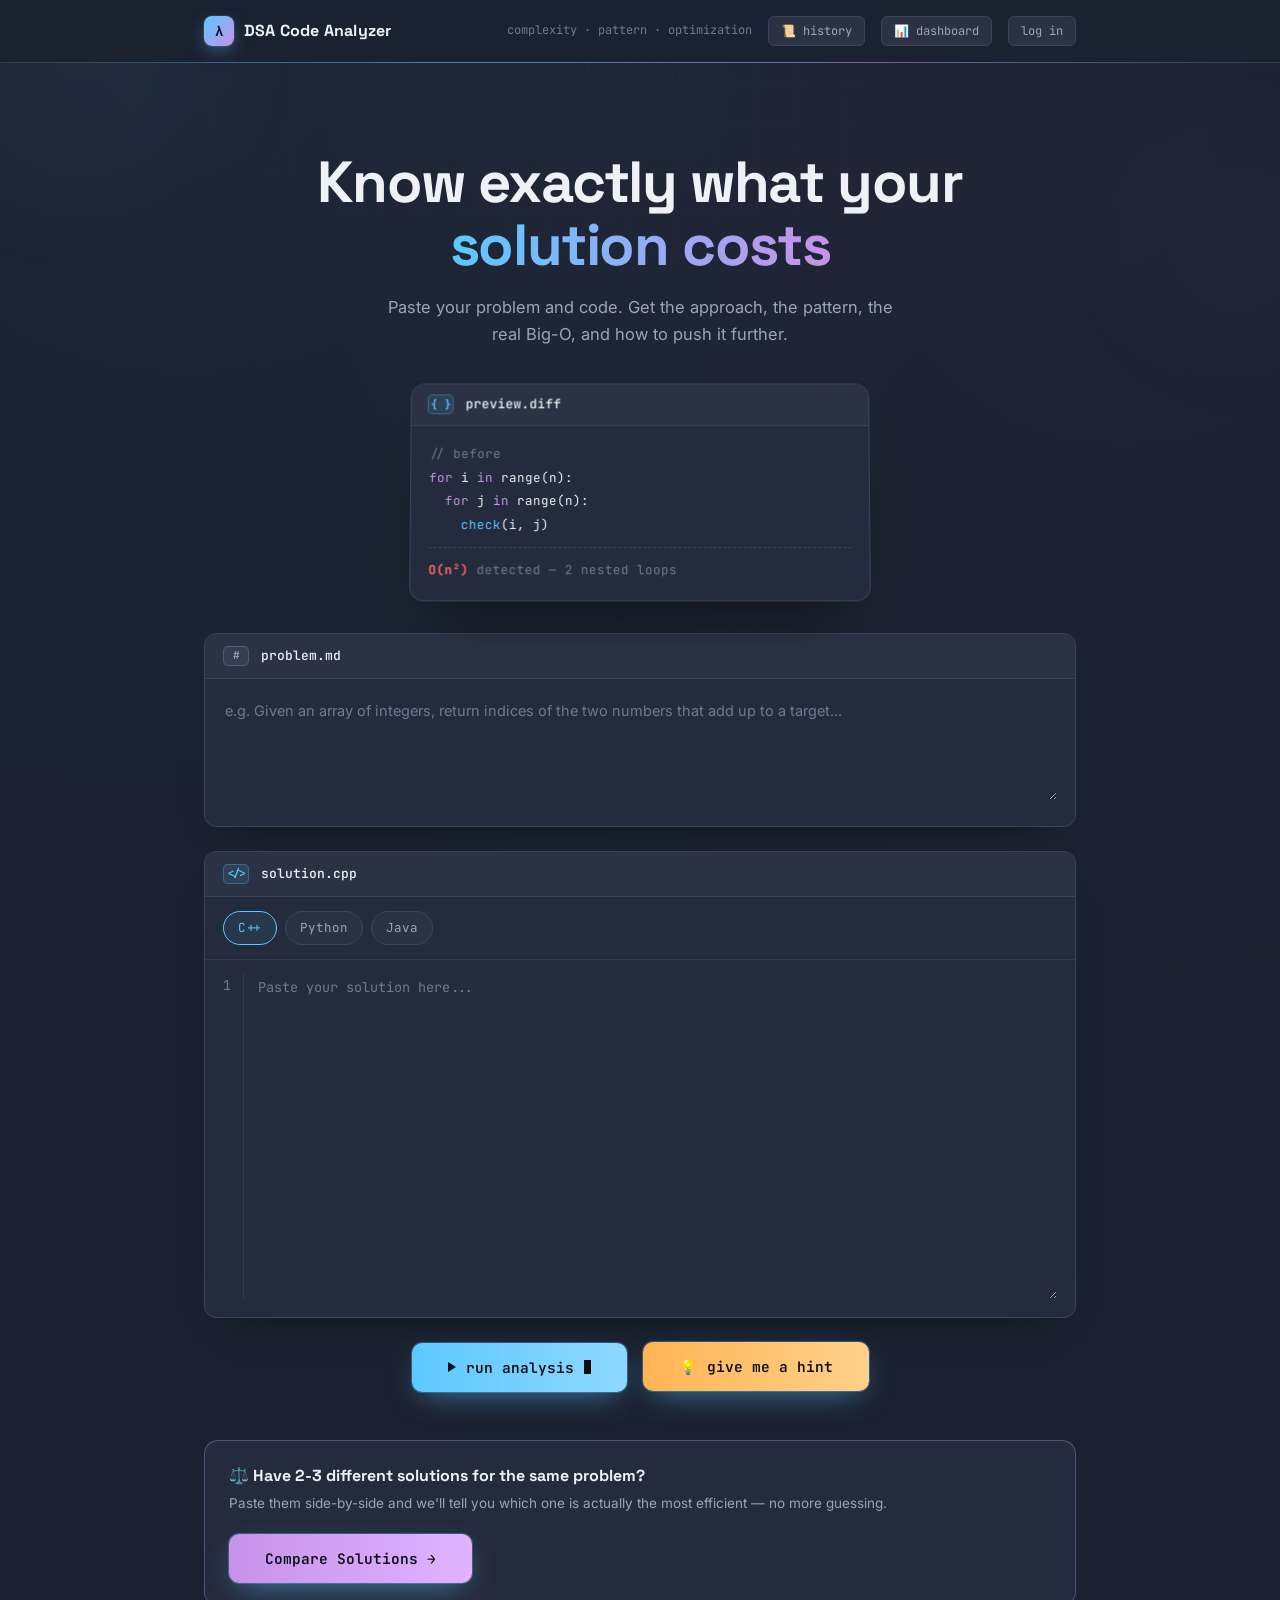
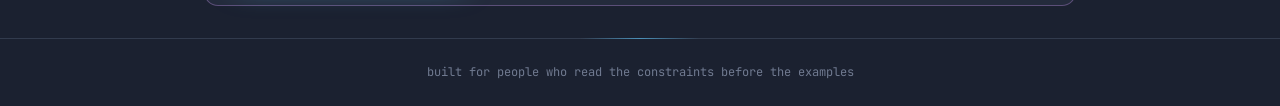
==== docs/index.html @ 652e9081 "Create index.html Add docs folder for GitHub Pages" ====
<!DOCTYPE html>
<html lang="en">
<head>
<meta charset="UTF-8">
<meta name="viewport" content="width=device-width, initial-scale=1.0">
<title>DSA Code Analyzer</title>
<link rel="icon" href="data:image/svg+xml,<svg xmlns=%22http://www.w3.org/2000/svg%22 viewBox=%220 0 100 100%22><text y=%22.9em%22 font-size=%2290%22>⚡</text></svg>">

<link rel="preconnect" href="https://fonts.googleapis.com">
<link rel="preconnect" href="https://fonts.gstatic.com" crossorigin>
<link href="https://fonts.googleapis.com/css2?family=Space+Grotesk:wght@500;600;700&family=Inter:wght@400;500;600&family=JetBrains+Mono:wght@400;500;600;700&display=swap" rel="stylesheet">

<style>
  :root{
    --bg:#1b2130;
    --panel:#242b3c;
    --panel-alt:#2a3244;
    --border:#3a4459;
    --border-soft:#323b4d;
    --text:#eef1f6;
    --text-dim:#9aa4ba;
    --text-faint:#707a90;

    --blue:#5cc8ff;
    --green:#6ee7a8;
    --amber:#ffb454;
    --coral:#ff6b6b;
    --purple:#c792ea;

    --font-display:'Space Grotesk', sans-serif;
    --font-body:'Inter', sans-serif;
    --font-mono:'JetBrains Mono', monospace;
  }

  *{ box-sizing:border-box; }

  html{ scroll-behavior:smooth; }

  body{
    margin:0;
    position:relative;
    background:
      radial-gradient(circle at 15% 0%, rgba(92,200,255,0.04), transparent 42%),
      radial-gradient(circle at 88% 10%, rgba(199,146,234,0.03), transparent 45%),
      var(--bg);
    color:var(--text);
    font-family:var(--font-body);
    line-height:1.6;
    -webkit-font-smoothing:antialiased;
    overflow-x:hidden;
  }

  body::before{
    content:'';
    position:fixed; inset:0;
    background-image:
      linear-gradient(rgba(255,255,255,0.015) 1px, transparent 1px),
      linear-gradient(90deg, rgba(255,255,255,0.015) 1px, transparent 1px);
    background-size:42px 42px;
    -webkit-mask-image:radial-gradient(circle at 50% 0%, black, transparent 65%);
    mask-image:radial-gradient(circle at 50% 0%, black, transparent 65%);
    pointer-events:none;
    z-index:0;
  }

  .orb{
    position:fixed; border-radius:50%; filter:blur(80px);
    pointer-events:none; z-index:0; opacity:0.22;
    animation:drift 20s ease-in-out infinite;
  }
  .orb-1{ width:280px; height:280px; top:-80px; left:-60px; background:rgba(92,200,255,0.14); }
  .orb-2{ width:240px; height:240px; top:120px; right:-80px; background:rgba(199,146,234,0.1); animation-delay:-6s; }
  .orb-3{ width:220px; height:220px; bottom:-100px; left:35%; background:rgba(110,231,168,0.07); animation-delay:-11s; }

  @keyframes drift{
    0%, 100%{ transform:translate(0,0) scale(1); }
    50%{ transform:translate(20px,-24px) scale(1.08); }
  }

  ::selection{ background:rgba(92,200,255,0.25); color:#fff; }

  a{ color:var(--blue); }

  .wrap, .topbar, footer{ position:relative; z-index:1; }

  .wrap{ max-width:920px; margin:0 auto; padding:0 24px; }

  .topbar{
    border-bottom:1px solid var(--border-soft);
    background:rgba(27,33,48,0.85);
    backdrop-filter:blur(10px);
    position:sticky; top:0; z-index:20;
    position:relative;
  }
  .topbar::after{
    content:''; position:absolute; bottom:-1px; left:0; right:0; height:1px;
    background:linear-gradient(90deg, transparent, rgba(92,200,255,0.5), rgba(199,146,234,0.5), transparent);
  }
  .topbar-inner{
    max-width:920px; margin:0 auto; padding:16px 24px;
    display:flex; align-items:center; justify-content:space-between;
  }
  .brand{ display:flex; align-items:center; gap:10px; }
  .brand-mark{
    width:30px; height:30px; border-radius:8px;
    background:linear-gradient(135deg, var(--blue), var(--purple));
    display:flex; align-items:center; justify-content:center;
    font-family:var(--font-mono); font-weight:700; font-size:14px; color:#0a0e14;
    box-shadow:0 0 0 1px rgba(255,255,255,0.08), 0 6px 18px -4px rgba(92,200,255,0.5);
    transition:transform .4s ease;
  }
  .brand:hover .brand-mark{ transform:rotate(-8deg) scale(1.06); }
  .brand-name{
    font-family:var(--font-display); font-weight:700; font-size:16px; letter-spacing:0.2px;
  }
  .topbar-tag{
    font-family:var(--font-mono); font-size:12px; color:var(--text-faint);
  }

  .hero{ padding:88px 0 32px; text-align:center; }
  .hero h1{
    font-family:var(--font-display); font-weight:700;
    font-size:clamp(38px, 6vw, 58px); line-height:1.08; margin:0 0 18px;
    letter-spacing:-1.4px;
  }
  .hero h1 .accent{
    background:linear-gradient(90deg, var(--blue), var(--purple));
    -webkit-background-clip:text; background-clip:text; color:transparent;
    position:relative;
  }
  .hero p{
    color:var(--text-dim); font-size:16.5px; max-width:520px; margin:0 auto 36px;
  }

  .hero-preview{
    max-width:460px; margin:0 auto; text-align:left;
    background:var(--panel); border:1px solid var(--border); border-radius:14px;
    box-shadow:0 30px 60px -25px rgba(0,0,0,0.6), 0 0 0 1px rgba(255,255,255,0.02) inset;
    transform:perspective(900px) rotateX(2deg);
    overflow:hidden;
  }
  .hero-preview .panel-tab{ padding:10px 16px; }
  .hero-preview-body{
    padding:16px 18px 18px;
    font-family:var(--font-mono); font-size:12.5px; line-height:1.9;
  }
  .hp-line{ white-space:pre; }
  .hp-key{ color:var(--purple); }
  .hp-str{ color:var(--green); }
  .hp-fn{ color:var(--blue); }
  .hp-comment{ color:var(--text-faint); }
  .hp-num{ color:var(--amber); }
  .hp-result-row{
    display:flex; align-items:center; gap:8px; margin-top:10px;
    padding-top:10px; border-top:1px dashed var(--border);
  }
  .hp-result-row .tag{
    font-weight:700; color:var(--coral);
  }

  .panel{
    background:var(--panel);
    border:1px solid var(--border);
    border-radius:12px;
    margin-bottom:24px;
    overflow:hidden;
    box-shadow:0 1px 0 rgba(255,255,255,0.02) inset, 0 20px 40px -30px rgba(0,0,0,0.6);
    transition:border-color .2s ease, box-shadow .2s ease;
  }
  .panel:focus-within{
    border-color:rgba(92,200,255,0.4);
    box-shadow:0 1px 0 rgba(255,255,255,0.02) inset, 0 0 0 3px rgba(92,200,255,0.08), 0 20px 40px -30px rgba(0,0,0,0.6);
  }

  .code-editor{ display:flex; }
  .gutter{
    font-family:var(--font-mono); font-size:13.5px; line-height:1.7;
    color:var(--text-faint); text-align:right;
    padding:0 12px 0 0; user-select:none;
    border-right:1px solid var(--border-soft);
    margin-right:12px;
    white-space:pre;
    overflow:hidden;
    flex:0 0 auto;
  }
  .code-editor textarea{ flex:1 1 auto; }
  .panel-tab{
    display:flex; align-items:center; gap:10px;
    padding:12px 18px;
    background:var(--panel-alt);
    border-bottom:1px solid var(--border);
    font-family:var(--font-mono); font-size:13px; color:var(--text-dim);
  }
  .panel-tag{
    display:flex; align-items:center; justify-content:center;
    width:26px; height:20px; border-radius:5px;
    background:rgba(92,200,255,0.1); border:1px solid rgba(92,200,255,0.3);
    color:var(--blue);
    font-family:var(--font-mono); font-size:11px; font-weight:600;
    margin-right:2px;
  }
  .panel-label{ color:var(--text); font-weight:500; }

  .panel-body{ padding:18px; }

  textarea{
    width:100%;
    resize:vertical;
    background:transparent;
    border:none;
    outline:none;
    color:var(--text);
    font-family:var(--font-mono);
    font-size:13.5px;
    line-height:1.7;
  }
  textarea::placeholder{ color:var(--text-faint); }

  #problem{ font-family:var(--font-body); font-size:14.5px; }

  .lang-row{
    display:flex; gap:8px; padding:0 18px 14px;
    border-bottom:1px solid var(--border-soft);
    margin-bottom:14px;
  }
  .lang-pill{
    font-family:var(--font-mono); font-size:12.5px;
    padding:6px 14px; border-radius:100px;
    border:1px solid var(--border);
    background:var(--panel-alt);
    color:var(--text-dim);
    cursor:pointer;
    transition:all .15s ease;
    user-select:none;
  }
  .lang-pill:hover{ border-color:var(--text-faint); color:var(--text); }
  .lang-pill.active[data-lang="cpp"]{ border-color:var(--blue); color:var(--blue); background:rgba(92,200,255,0.08); }
  .lang-pill.active[data-lang="python"]{ border-color:var(--green); color:var(--green); background:rgba(110,231,168,0.08); }
  .lang-pill.active[data-lang="java"]{ border-color:var(--amber); color:var(--amber); background:rgba(255,180,84,0.08); }

  .run-row{ text-align:center; margin:8px 0 48px; }
  .btn-run{
    position:relative; overflow:hidden;
    font-family:var(--font-mono); font-weight:600; font-size:14.5px;
    color:#0a0e14;
    background:linear-gradient(90deg, var(--blue), #8fd8ff);
    border:none; padding:15px 36px; border-radius:10px;
    cursor:pointer;
    display:inline-flex; align-items:center; gap:10px;
    box-shadow:0 0 0 1px rgba(92,200,255,0.3), 0 10px 30px -10px rgba(92,200,255,0.6);
    transition:transform .15s ease, box-shadow .15s ease;
  }
  .btn-run::before{
    content:''; position:absolute; inset:0;
    background:linear-gradient(120deg, transparent 30%, rgba(255,255,255,0.5) 50%, transparent 70%);
    transform:translateX(-120%);
    transition:transform .6s ease;
  }
  .btn-run:hover::before{ transform:translateX(120%); }
  .btn-run:hover{ transform:translateY(-2px); box-shadow:0 0 0 1px rgba(92,200,255,0.5), 0 16px 36px -8px rgba(92,200,255,0.7); }
  .btn-run:active{ transform:translateY(0); }
  .btn-run:disabled{ opacity:0.7; cursor:progress; transform:none; }
  .btn-run .play-icon{ width:0; height:0; border-top:5px solid transparent; border-bottom:5px solid transparent; border-left:8px solid #0a0e14; }
  .btn-run .cursor-blink{
    display:inline-block; width:7px; height:14px; background:#0a0e14;
    animation:blink 1s steps(1) infinite;
  }
  @keyframes blink{ 50%{ opacity:0; } }

  #resultSection{ padding-bottom:80px; }
  .results-head{
    display:flex; align-items:baseline; justify-content:space-between;
    margin-bottom:28px; flex-wrap:wrap; gap:8px;
  }
  .results-head h3{
    font-family:var(--font-display); font-size:22px; margin:0;
  }
  .results-head .stamp{
    font-family:var(--font-mono); font-size:12px; color:var(--text-faint);
  }

  .meter-card{
    background:var(--panel); border:1px solid var(--border); border-radius:12px;
    padding:22px 24px; margin-bottom:24px;
  }
  .meter-title{
    font-family:var(--font-mono); font-size:12px; color:var(--text-dim);
    text-transform:uppercase; letter-spacing:1px; margin-bottom:18px;
    display:flex; justify-content:space-between; align-items:center;
  }
  .meter-title .badge-space{
    font-family:var(--font-mono); font-size:11px; color:var(--purple);
    border:1px solid rgba(199,146,234,0.35); background:rgba(199,146,234,0.08);
    padding:3px 9px; border-radius:100px; text-transform:none; letter-spacing:0;
  }
  .meter-track{
    position:relative; height:6px; border-radius:100px;
    background:var(--border-soft);
    margin:0 6px 14px;
    overflow:visible;
  }
  .meter-fill{
    position:absolute; top:0; left:0; height:100%; border-radius:100px;
    background:linear-gradient(90deg, var(--green), var(--blue) 35%, var(--amber) 65%, var(--coral));
    width:0%;
    transition:width 0.7s cubic-bezier(.2,.8,.2,1);
  }
  .meter-dot{
    position:absolute; top:50%; width:16px; height:16px; border-radius:50%;
    background:#fff; border:3px solid var(--bg);
    box-shadow:0 0 0 2px currentColor, 0 0 16px 2px currentColor, 0 4px 12px rgba(0,0,0,0.4);
    transform:translate(-50%,-50%);
    transition:left 0.7s cubic-bezier(.2,.8,.2,1);
    animation:dot-pulse 2s ease-in-out infinite;
  }
  @keyframes dot-pulse{
    0%,100%{ box-shadow:0 0 0 2px currentColor, 0 0 14px 2px currentColor, 0 4px 12px rgba(0,0,0,0.4); }
    50%{ box-shadow:0 0 0 2px currentColor, 0 0 22px 6px currentColor, 0 4px 12px rgba(0,0,0,0.4); }
  }
  .meter-labels{
    display:flex; justify-content:space-between;
    font-family:var(--font-mono); font-size:11px; color:var(--text-faint);
    padding:0 0;
  }
  .meter-labels span{ transition:color .3s ease; }
  .meter-labels span.active{ color:var(--text); font-weight:600; }

  .result-grid{
    display:grid; grid-template-columns:1fr 1fr; gap:16px;
  }
  @media (max-width:680px){ .result-grid{ grid-template-columns:1fr; } }

  @keyframes rise-in{
    from{ opacity:0; transform:translateY(14px); }
    to{ opacity:1; transform:translateY(0); }
  }
  .meter-card, .result-card{
    animation:rise-in .5s ease both;
  }
  .result-card:nth-child(1){ animation-delay:.05s; }
  .result-card:nth-child(2){ animation-delay:.1s; }
  .result-card:nth-child(3){ animation-delay:.15s; }
  .result-card:nth-child(4){ animation-delay:.2s; }
  .result-card:nth-child(5){ animation-delay:.25s; }
  .result-card:nth-child(6){ animation-delay:.3s; }

  .result-card{
    background:var(--panel);
    border:1px solid var(--border);
    border-radius:12px;
    padding:20px 22px;
    transition:transform .2s ease, border-color .2s ease, box-shadow .2s ease;
  }
  .result-card:hover{
    transform:translateY(-3px);
    border-color:var(--border-soft);
    box-shadow:0 16px 32px -20px rgba(0,0,0,0.6);
  }
  .result-card.full{ grid-column:1 / -1; }
  .result-card h5{
    font-family:var(--font-mono); font-size:12px; text-transform:uppercase;
    letter-spacing:1px; color:var(--text-dim); margin:0 0 10px;
    display:flex; align-items:center; gap:9px;
  }
  .icon-badge{
    width:24px; height:24px; border-radius:7px; flex-shrink:0;
    display:flex; align-items:center; justify-content:center;
    font-size:12px;
  }
  .result-card p{ margin:0; font-size:14.5px; color:var(--text); }
  .result-card .prompt{ color:var(--green); font-family:var(--font-mono); margin-right:6px; }

  .complexity-tag{
    font-family:var(--font-mono); font-weight:700; font-size:20px;
  }
  .complexity-tag.o1, .complexity-tag.ologn{ color:var(--green); }
  .complexity-tag.on, .complexity-tag.onlogn{ color:var(--blue); }
  .complexity-tag.on2{ color:var(--amber); }
  .complexity-tag.o2n, .complexity-tag.on3{ color:var(--coral); }

  footer{
    position:relative;
    border-top:1px solid var(--border-soft);
    padding:24px 0; text-align:center;
    font-family:var(--font-mono); font-size:12px; color:var(--text-faint);
  }
  footer::before{
    content:''; position:absolute; top:-1px; left:50%; transform:translateX(-50%);
    width:120px; height:1px;
    background:linear-gradient(90deg, transparent, var(--blue), transparent);
    opacity:0.6;
  }

  .hidden{ display:none !important; }

  /* Secondary buttons (history, dashboard, login, etc.) */
  .btn-secondary{ transition:all .15s ease; }
  .btn-secondary:hover{ border-color:var(--text-faint) !important; color:var(--text) !important; transform:translateY(-1px); }

  /* Toast notifications — replaces jarring browser alert() popups */
  #toastContainer{
    position:fixed; bottom:24px; right:24px; z-index:200;
    display:flex; flex-direction:column; gap:10px;
    pointer-events:none;
  }
  .toast{
    background:var(--panel); border:1px solid var(--border); border-radius:10px;
    padding:12px 16px; max-width:340px; font-size:13.5px; color:var(--text);
    box-shadow:0 12px 30px -10px rgba(0,0,0,0.6);
    animation:toast-in .3s ease both;
    pointer-events:auto;
  }
  .toast.error{ border-color:rgba(255,107,107,0.4); }
  .toast.success{ border-color:rgba(110,231,168,0.4); }
  @keyframes toast-in{
    from{ opacity:0; transform:translateY(10px); }
    to{ opacity:1; transform:translateY(0); }
  }
  @keyframes toast-out{
    from{ opacity:1; transform:translateY(0); }
    to{ opacity:0; transform:translateY(10px); }
  }

  @media (prefers-reduced-motion: reduce){
    *{ animation:none !important; transition:none !important; }
  }
</style>
</head>

<body>

  <div class="orb orb-1"></div>
  <div class="orb orb-2"></div>
  <div class="orb orb-3"></div>

  <div class="topbar">
    <div class="topbar-inner">
      <div class="brand">
        <div class="brand-mark">λ</div>
        <div class="brand-name">DSA Code Analyzer</div>
      </div>
      <div class="topbar-tag" style="display:flex; align-items:center; gap:16px;">
        <span>complexity · pattern · optimization</span>
        <button id="historyBtn" class="btn-secondary" style="font-family:var(--font-mono); font-size:12px; color:var(--text-dim); background:var(--panel-alt); border:1px solid var(--border); border-radius:6px; padding:6px 12px; cursor:pointer;">📜 history</button>
        <button id="dashboardBtn" class="btn-secondary" style="font-family:var(--font-mono); font-size:12px; color:var(--text-dim); background:var(--panel-alt); border:1px solid var(--border); border-radius:6px; padding:6px 12px; cursor:pointer;">📊 dashboard</button>
        <span id="authArea"></span>
      </div>
    </div>
  </div>

  <div class="wrap">

    <div class="hero">
      <h1>Know exactly what your <span class="accent">solution costs</span></h1>
      <p>Paste your problem and code. Get the approach, the pattern, the real Big-O, and how to push it further.</p>

      <div class="hero-preview" aria-hidden="true">
        <div class="panel-tab">
          <span class="panel-tag">{ }</span>
          <span class="panel-label">preview.diff</span>
        </div>
        <div class="hero-preview-body">
          <div class="hp-line"><span class="hp-comment">// before</span></div>
          <div class="hp-line"><span class="hp-key">for</span> i <span class="hp-key">in</span> range(n):</div>
          <div class="hp-line">  <span class="hp-key">for</span> j <span class="hp-key">in</span> range(n):</div>
          <div class="hp-line">    <span class="hp-fn">check</span>(i, j)</div>
          <div class="hp-result-row">
            <span class="tag">O(n²)</span> <span class="hp-comment">detected — 2 nested loops</span>
          </div>
        </div>
      </div>
    </div>

    <!-- Problem -->
    <div class="panel">
      <div class="panel-tab">
        <span class="panel-tag" style="background:rgba(154,164,186,0.1); border-color:rgba(154,164,186,0.3); color:var(--text-dim);">#</span>
        <span class="panel-label">problem.md</span>
      </div>
      <div class="panel-body">
        <textarea id="problem" rows="4" placeholder="e.g. Given an array of integers, return indices of the two numbers that add up to a target..."></textarea>
      </div>
    </div>

    <!-- Code -->
    <div class="panel">
      <div class="panel-tab">
        <span class="panel-tag">&lt;/&gt;</span>
        <span class="panel-label" id="fileLabel">solution.cpp</span>
      </div>

      <div class="lang-row" style="padding-top:14px;">
        <div class="lang-pill active" data-lang="cpp">C++</div>
        <div class="lang-pill" data-lang="python">Python</div>
        <div class="lang-pill" data-lang="java">Java</div>
      </div>

      <div class="panel-body" style="padding-top:0;">
        <div class="code-editor">
          <div class="gutter" id="gutter">1</div>
          <textarea id="code" rows="14" placeholder="Paste your solution here..." spellcheck="false"></textarea>
        </div>
      </div>
    </div>

    <div class="run-row">
      <button id="analyzeBtn" class="btn-run">
        <span class="play-icon"></span>
        <span id="analyzeBtnLabel">run analysis</span>
        <span class="cursor-blink"></span>
      </button>
      <button id="hintBtn" class="btn-run" style="background:linear-gradient(90deg, var(--amber), #ffd08a); margin-left:12px;">
        <span>💡</span>
        <span>give me a hint</span>
      </button>
    </div>

    <!-- Prominent Compare Solutions callout -->
    <div style="background:var(--panel); border:1px solid rgba(199,146,234,0.35); border-radius:14px; padding:22px 24px; margin-bottom:32px; display:flex; align-items:center; justify-content:space-between; gap:20px; flex-wrap:wrap;">
      <div>
        <div style="font-family:var(--font-display); font-weight:700; font-size:16px; margin-bottom:4px;">⚖️ Have 2-3 different solutions for the same problem?</div>
        <div style="color:var(--text-dim); font-size:13.5px;">Paste them side-by-side and we'll tell you which one is actually the most efficient — no more guessing.</div>
      </div>
      <button id="compareCalloutBtn" class="btn-run" style="background:linear-gradient(90deg, var(--purple), #e0b3ff); flex-shrink:0;">
        <span>Compare Solutions →</span>
      </button>
    </div>

    <!-- Hint result (separate from full analysis) -->
    <div id="hintSection" class="hidden" style="margin-bottom:32px;">
      <div class="result-card full" style="border-color:rgba(255,180,84,0.4);">
        <h5><span class="icon-badge" style="background:rgba(255,180,84,0.12); color:var(--amber);">💡</span>Hint (no spoilers)</h5>
        <p><span class="prompt" style="color:var(--amber);">$</span><span id="hintText">-</span></p>
      </div>
    </div>

    <!-- Result -->
    <div id="resultSection" class="hidden">

      <div class="results-head">
        <h3>Analysis Result</h3>
        <div style="display:flex; align-items:center; gap:14px;">
          <span class="stamp" id="timestamp">-</span>
          <button id="copyBtn" class="btn-secondary" style="font-family:var(--font-mono); font-size:11px; color:var(--text-dim); background:var(--panel-alt); border:1px solid var(--border); border-radius:6px; padding:5px 10px; cursor:pointer;">📋 copy</button>
          <button id="resetBtn" class="btn-secondary" style="font-family:var(--font-mono); font-size:11px; color:var(--text-dim); background:var(--panel-alt); border:1px solid var(--border); border-radius:6px; padding:5px 10px; cursor:pointer;">↺ new analysis</button>
        </div>
      </div>

      <div style="font-family:var(--font-mono); font-size:11px; color:var(--text-faint); margin:-18px 0 20px;">
        ⚠ rule-based static analysis — not a substitute for manually verifying edge cases
      </div>

      <div class="meter-card">
        <div class="meter-title">
          <span>Time complexity scale</span>
          <span class="badge-space" id="spaceBadge">space: -</span>
        </div>
        <div class="meter-track">
          <div class="meter-fill" id="meterFill" style="width:0%;"></div>
          <div class="meter-dot" id="meterDot" style="left:0%;"></div>
        </div>
        <div class="meter-labels">
          <span id="lbl-o1">O(1)</span>
          <span id="lbl-ologn">O(log n)</span>
          <span id="lbl-on">O(n)</span>
          <span id="lbl-onlogn">O(n log n)</span>
          <span id="lbl-on2">O(n²)</span>
          <span id="lbl-o2n">O(n³)+</span>
        </div>
      </div>

      <div class="result-grid">

        <div class="result-card">
          <h5><span class="icon-badge" style="background:rgba(92,200,255,0.12); color:var(--blue);">🧠</span>Approach</h5>
          <p id="approach">-</p>
        </div>

        <div class="result-card">
          <h5><span class="icon-badge" style="background:rgba(199,146,234,0.12); color:var(--purple);">🎯</span>Pattern</h5>
          <p id="pattern">-</p>
        </div>

        <div class="result-card">
          <h5><span class="icon-badge" style="background:rgba(92,200,255,0.12); color:var(--blue);">⏱️</span>Time Complexity</h5>
          <p><span class="complexity-tag" id="timeComplexity">-</span></p>
        </div>

        <div class="result-card">
          <h5><span class="icon-badge" style="background:rgba(110,231,168,0.12); color:var(--green);">🏅</span>Code Quality</h5>
          <p><span class="complexity-tag" id="qualityScore" style="color:var(--green);">-</span><span style="font-size:13px; color:var(--text-dim);"> / 10</span></p>
        </div>

        <div class="result-card">
          <h5><span class="icon-badge" style="background:rgba(199,146,234,0.12); color:var(--purple);">💾</span>Space Complexity</h5>
          <p><span class="complexity-tag" id="spaceComplexity">-</span></p>
        </div>

        <div class="result-card full">
          <h5><span class="icon-badge" style="background:rgba(255,180,84,0.12); color:var(--amber);">🚀</span>Optimization</h5>
          <p><span class="prompt">$</span><span id="optimization">-</span></p>
        </div>

        <div class="result-card full">
          <h5><span class="icon-badge" style="background:rgba(110,231,168,0.12); color:var(--green);">🏅</span>Code Quality Notes</h5>
          <p id="qualityNotes" style="color:var(--text-dim); font-size:13.5px;">-</p>
        </div>

        <div class="result-card full">
          <h5><span class="icon-badge" style="background:rgba(255,107,107,0.12); color:var(--coral);">🧪</span>Edge Cases to Test</h5>
          <ul id="edgeCasesList" style="margin:0; padding-left:18px; color:var(--text-dim); font-size:13.5px; line-height:1.9;"></ul>
        </div>

        <div class="result-card full">
          <h5><span class="icon-badge" style="background:rgba(92,200,255,0.12); color:var(--blue);">💡</span>Explanation</h5>
          <p><span class="prompt">$</span><span id="explanation">-</span></p>
        </div>

      </div>
    </div>

  </div>

  <div id="toastContainer"></div>

  <!-- Compare Solutions Modal -->
  <div id="compareOverlay" class="hidden" style="position:fixed; inset:0; background:rgba(10,14,20,0.75); backdrop-filter:blur(4px); z-index:100; display:flex; align-items:flex-start; justify-content:center; padding:40px 20px; overflow-y:auto;">
    <div style="background:var(--panel); border:1px solid var(--border); border-top:3px solid var(--purple); border-radius:14px; max-width:640px; width:100%; box-shadow:0 40px 80px -20px rgba(0,0,0,0.7); margin-bottom:40px;">
      <div style="display:flex; align-items:center; justify-content:space-between; padding:18px 22px; border-bottom:1px solid var(--border-soft);">
        <h3 style="font-family:var(--font-display); margin:0; font-size:18px;">⚖️ Compare Solutions</h3>
        <button id="closeCompareBtn" style="background:none; border:none; color:var(--text-dim); font-size:20px; cursor:pointer;">✕</button>
      </div>

      <div style="padding:20px 22px;">
        <textarea id="compareProblem" rows="2" placeholder="Problem (optional, shared across both solutions)" style="width:100%; padding:10px; margin-bottom:16px; background:var(--panel-alt); border:1px solid var(--border); border-radius:8px; color:var(--text); font-family:var(--font-body); font-size:13px; outline:none; resize:vertical;"></textarea>

        <div id="compareSlots" style="display:flex; flex-direction:column; gap:14px;">
          <!-- Solution slots inserted by JS -->
        </div>

        <button id="compareRunBtn" class="btn-run" style="width:100%; justify-content:center; margin-top:18px;">
          <span>compare</span>
        </button>

        <div id="compareResults" style="margin-top:20px;"></div>
      </div>
    </div>
  </div>

  <!-- Auth Modal -->
  <div id="authOverlay" class="hidden" style="position:fixed; inset:0; background:rgba(10,14,20,0.75); backdrop-filter:blur(4px); z-index:100; display:flex; align-items:center; justify-content:center; padding:20px;">
    <div style="background:var(--panel); border:1px solid var(--border); border-top:3px solid var(--blue); border-radius:14px; max-width:360px; width:100%; padding:26px; box-shadow:0 40px 80px -20px rgba(0,0,0,0.7);">
      <div style="display:flex; justify-content:space-between; align-items:center; margin-bottom:18px;">
        <h3 id="authTitle" style="font-family:var(--font-display); margin:0; font-size:18px;">Log in</h3>
        <button id="closeAuthBtn" style="background:none; border:none; color:var(--text-dim); font-size:20px; cursor:pointer;">✕</button>
      </div>

      <input id="authUsername" placeholder="Username" style="width:100%; padding:10px 12px; margin-bottom:10px; background:var(--panel-alt); border:1px solid var(--border); border-radius:8px; color:var(--text); font-family:var(--font-body); font-size:14px; outline:none;">
      <input id="authPassword" type="password" placeholder="Password" style="width:100%; padding:10px 12px; margin-bottom:14px; background:var(--panel-alt); border:1px solid var(--border); border-radius:8px; color:var(--text); font-family:var(--font-body); font-size:14px; outline:none;">

      <p id="authError" class="hidden" style="color:var(--coral); font-size:12.5px; margin:-6px 0 12px;"></p>

      <button id="authSubmitBtn" class="btn-run" style="width:100%; justify-content:center;">
        <span id="authSubmitLabel">Log in</span>
      </button>

      <p style="text-align:center; margin:16px 0 0; font-size:13px; color:var(--text-dim);">
        <span id="authToggleText">Don't have an account?</span>
        <a href="#" id="authToggleLink" style="color:var(--blue);">Sign up</a>
      </p>
    </div>
  </div>

  <!-- Dashboard Side Panel -->
  <div id="dashboardOverlay" class="hidden" style="position:fixed; inset:0; background:rgba(10,14,20,0.5); backdrop-filter:blur(2px); z-index:100;">
    <div style="position:fixed; top:0; right:0; height:100vh; width:min(440px, 92vw); background:var(--panel); border-left:1px solid var(--border); border-top:3px solid var(--green); display:flex; flex-direction:column; box-shadow:-30px 0 60px -20px rgba(0,0,0,0.7);">
      <div style="display:flex; align-items:center; justify-content:space-between; padding:20px 22px; border-bottom:1px solid var(--border-soft); flex-shrink:0;">
        <h3 style="font-family:var(--font-display); margin:0; font-size:18px;">📊 My Dashboard</h3>
        <button id="closeDashboardBtn" style="background:none; border:none; color:var(--text-dim); font-size:20px; cursor:pointer;">✕</button>
      </div>
      <div id="dashboardContent" style="overflow-y:auto; padding:20px 22px; flex:1;">
        <p style="color:var(--text-faint); font-family:var(--font-mono); font-size:13px;">Loading...</p>
      </div>
    </div>
  </div>

  <!-- History Modal -->
  <div id="historyOverlay" class="hidden" style="position:fixed; inset:0; background:rgba(10,14,20,0.75); backdrop-filter:blur(4px); z-index:100; display:flex; align-items:flex-start; justify-content:center; padding:60px 20px;">
    <div style="background:var(--panel); border:1px solid var(--border); border-top:3px solid var(--amber); border-radius:14px; max-width:760px; width:100%; max-height:80vh; display:flex; flex-direction:column; box-shadow:0 40px 80px -20px rgba(0,0,0,0.7);">
      <div style="display:flex; align-items:center; justify-content:space-between; padding:18px 22px; border-bottom:1px solid var(--border-soft);">
        <h3 style="font-family:var(--font-display); margin:0; font-size:18px;">📜 Analysis History</h3>
        <button id="closeHistoryBtn" style="background:none; border:none; color:var(--text-dim); font-size:20px; cursor:pointer;">✕</button>
      </div>
      <div id="historyList" style="overflow-y:auto; padding:14px 22px;">
        <p style="color:var(--text-faint); font-family:var(--font-mono); font-size:13px;">Loading...</p>
      </div>
    </div>
  </div>

  <footer>
    built for people who read the constraints before the examples
  </footer>

<script>
(function(){

  var API_BASE = "https://dsa-analyzer-im50.onrender.com";
  var BACKEND_URL = API_BASE + "/analyze";

  // ---------- toast notifications (replaces jarring alert() popups) ----------
  function showToast(message, type){
    var container = document.getElementById('toastContainer');
    var toast = document.createElement('div');
    toast.className = 'toast' + (type ? ' ' + type : '');
    toast.textContent = message;
    container.appendChild(toast);

    setTimeout(function(){
      toast.style.animation = 'toast-out .3s ease both';
      setTimeout(function(){ toast.remove(); }, 280);
    }, 4000);
  }

  // ---------- language pill state ----------
  var selectedLang = 'cpp';
  var fileNames = { cpp:'solution.cpp', python:'solution.py', java:'Solution.java' };
  var pills = document.querySelectorAll('.lang-pill');
  pills.forEach(function(p){
    p.addEventListener('click', function(){
      pills.forEach(function(x){ x.classList.remove('active'); });
      p.classList.add('active');
      selectedLang = p.getAttribute('data-lang');
      document.getElementById('fileLabel').textContent = fileNames[selectedLang];
    });
  });

  // ---------- line-number gutter sync ----------
  var codeArea = document.getElementById('code');
  var gutter = document.getElementById('gutter');
  function updateGutter(){
    var lineCount = codeArea.value.split('\n').length;
    var nums = [];
    for (var n=1; n<=lineCount; n++) nums.push(n);
    gutter.textContent = nums.join('\n');
  }
  codeArea.addEventListener('input', updateGutter);
  codeArea.addEventListener('scroll', function(){ gutter.scrollTop = codeArea.scrollTop; });
  updateGutter();

  // ---------- map backend's time-complexity STRING to a meter position ----------
  // The backend (analyzer.py) returns plain strings like "O(n)", "O(n^2)",
  // "O(n log n)", etc. We classify those strings here purely for the
  // visual meter — the backend is still the source of truth for the value.
  function classifyTime(raw){
    var s = (raw || '').toLowerCase();
    if (s.indexOf('n log n') > -1) return { cls:'onlogn', idx:3 };
    if (s.indexOf('log n') > -1) return { cls:'ologn', idx:1 };
    if (s.indexOf('n^3') > -1 || s.indexOf('higher') > -1) return { cls:'on3', idx:5 };
    if (s.indexOf('n^2') > -1 || s.indexOf('n²') > -1) return { cls:'on2', idx:4 };
    if (s.indexOf('n)') > -1 || s === 'o(n)') return { cls:'on', idx:2 };
    if (s.indexOf('1)') > -1) return { cls:'o1', idx:0 };
    return { cls:'on', idx:2 }; // fallback (e.g. "depends on recursion depth")
  }

  function classifySpace(raw){
    var s = (raw || '').toLowerCase();
    if (s.indexOf('n)') > -1) return 'on';
    return 'o1';
  }

  // ---------- wire up hint button ----------
  var hintBtn = document.getElementById('hintBtn');
  var hintSection = document.getElementById('hintSection');

  hintBtn.addEventListener('click', function(){
    var code = document.getElementById('code').value.trim();
    var problem = document.getElementById('problem').value.trim();

    if (!code) {
      document.getElementById('code').style.boxShadow = '0 0 0 2px rgba(255,107,107,0.5)';
      document.getElementById('code').focus();
      setTimeout(function(){ document.getElementById('code').style.boxShadow = 'none'; }, 1200);
      return;
    }

    hintBtn.disabled = true;
    hintBtn.querySelector('span:last-child').textContent = 'thinking…';

    fetch(API_BASE + "/hint", {
      method: 'POST',
      headers: { 'Content-Type': 'application/json' },
      body: JSON.stringify({
        problem: problem || '(no problem text given)',
        code: code,
        language: selectedLang
      })
    })
      .then(function(response){
        if (!response.ok) throw new Error('Backend returned status ' + response.status);
        return response.json();
      })
      .then(function(r){
        var hintCard = hintSection.querySelector('.result-card');
        if (r.is_optimal) {
          hintCard.style.borderColor = 'rgba(110,231,168,0.5)';
          hintCard.querySelector('h5').innerHTML = '<span class="icon-badge" style="background:rgba(110,231,168,0.12); color:var(--green);">✅</span>Already Optimal';
          document.getElementById('hintText').style.color = 'var(--green)';
        } else {
          hintCard.style.borderColor = 'rgba(255,180,84,0.4)';
          hintCard.querySelector('h5').innerHTML = '<span class="icon-badge" style="background:rgba(255,180,84,0.12); color:var(--amber);">💡</span>Hint (no spoilers)';
          document.getElementById('hintText').style.color = '';
        }
        document.getElementById('hintText').textContent = r.hint;
        hintSection.classList.remove('hidden');
        hintSection.scrollIntoView({ behavior:'smooth', block:'start' });
      })
      .catch(function(err){
        console.error(err);
        showToast('Unable to reach the backend for a hint. Make sure FastAPI is running.', 'error');
      })
      .finally(function(){
        hintBtn.disabled = false;
        hintBtn.querySelector('span:last-child').textContent = 'give me a hint';
      });
  });

  // ---------- compare solutions ----------
  var compareOverlay = document.getElementById('compareOverlay');
  var compareSlots = document.getElementById('compareSlots');
  var compareResults = document.getElementById('compareResults');
  var SLOT_LABELS = ['A', 'B', 'C'];
  var numSlots = 2;

  function renderCompareSlots(){
    var html = '';
    for (var i = 0; i < numSlots; i++) {
      html += '' +
        '<div style="border:1px solid var(--border); border-radius:10px; overflow:hidden;">' +
          '<div style="display:flex; justify-content:space-between; align-items:center; padding:8px 12px; background:var(--panel-alt); font-family:var(--font-mono); font-size:12px; color:var(--text-dim);">' +
            '<span>Solution ' + SLOT_LABELS[i] + '</span>' +
            '<select class="compareLang" data-slot="' + i + '" style="background:var(--panel); color:var(--text-dim); border:1px solid var(--border); border-radius:6px; font-family:var(--font-mono); font-size:11px; padding:2px 6px;">' +
              '<option value="cpp">C++</option><option value="python">Python</option><option value="java">Java</option>' +
            '</select>' +
          '</div>' +
          '<textarea class="compareCode" data-slot="' + i + '" rows="6" placeholder="Paste solution ' + SLOT_LABELS[i] + ' here..." style="width:100%; padding:10px; background:transparent; border:none; color:var(--text); font-family:var(--font-mono); font-size:12.5px; outline:none; resize:vertical;"></textarea>' +
        '</div>';
    }
    compareSlots.innerHTML = html;

    if (numSlots < 3) {
      compareSlots.innerHTML += '<button id="addSlotBtn" style="align-self:flex-start; background:none; border:1px dashed var(--border); color:var(--text-faint); border-radius:8px; padding:8px; cursor:pointer; font-family:var(--font-mono); font-size:12px;">+ add a third solution</button>';
      document.getElementById('addSlotBtn').addEventListener('click', function(){
        numSlots = 3;
        renderCompareSlots();
      });
    }
  }

  document.getElementById('compareCalloutBtn').addEventListener('click', function(){
    compareOverlay.classList.remove('hidden');
    compareResults.innerHTML = '';
    numSlots = 2;
    renderCompareSlots();
  });

  document.getElementById('closeCompareBtn').addEventListener('click', function(){
    compareOverlay.classList.add('hidden');
  });

  document.getElementById('compareRunBtn').addEventListener('click', function(){
    var problem = document.getElementById('compareProblem').value.trim();
    var codeAreas = compareSlots.querySelectorAll('.compareCode');
    var langSelects = compareSlots.querySelectorAll('.compareLang');

    var solutions = [];
    for (var i = 0; i < codeAreas.length; i++) {
      var code = codeAreas[i].value.trim();
      if (code) {
        solutions.push({ label: 'Solution ' + SLOT_LABELS[i], code: code, language: langSelects[i].value });
      }
    }

    if (solutions.length < 2) {
      compareResults.innerHTML = '<p style="color:var(--coral); font-family:var(--font-mono); font-size:12px;">Please fill in at least 2 solutions to compare.</p>';
      return;
    }

    compareResults.innerHTML = '<p style="color:var(--text-faint); font-family:var(--font-mono); font-size:12px;">Comparing...</p>';

    fetch(API_BASE + "/compare", {
      method: 'POST',
      headers: { 'Content-Type': 'application/json' },
      body: JSON.stringify({ problem: problem || '(no problem given)', solutions: solutions })
    })
      .then(function(res){ return res.json(); })
      .then(function(data){
        var html = '';
        data.results.forEach(function(r){
          var isBest = data.best_labels.indexOf(r.label) !== -1;
          html += '' +
            '<div style="border:1px solid ' + (isBest ? 'var(--green)' : 'var(--border)') + '; background:' + (isBest ? 'rgba(110,231,168,0.06)' : 'var(--panel-alt)') + '; border-radius:10px; padding:14px; margin-bottom:10px;">' +
              '<div style="display:flex; justify-content:space-between; align-items:center; margin-bottom:6px;">' +
                '<span style="font-weight:700; font-size:14px;">' + r.label + (isBest ? ' 🏆' : '') + '</span>' +
                '<span style="font-family:var(--font-mono); font-size:12px; color:var(--text-faint);">' + r.language.toUpperCase() + '</span>' +
              '</div>' +
              '<div style="font-size:13px; color:var(--text-dim); margin-bottom:8px;">' + r.pattern + ' — ' + r.approach + '</div>' +
              '<div style="display:flex; gap:16px; font-family:var(--font-mono); font-size:13px;">' +
                '<span>TC: <span style="color:' + (isBest ? 'var(--green)' : 'var(--blue)') + ';">' + r.time_complexity + '</span></span>' +
                '<span>SC: <span style="color:var(--purple);">' + r.space_complexity + '</span></span>' +
              '</div>' +
            '</div>';
        });
        if (data.best_labels.length > 1) {
          html += '<p style="font-family:var(--font-mono); font-size:12px; color:var(--text-faint);">It\'s a tie between: ' + data.best_labels.join(', ') + '</p>';
        }
        compareResults.innerHTML = html;
      })
      .catch(function(){
        compareResults.innerHTML = '<p style="color:var(--coral); font-family:var(--font-mono); font-size:12px;">Could not reach the backend.</p>';
      });
  });

  // ---------- auth (login/signup/session) ----------
  var authOverlay = document.getElementById('authOverlay');
  var authArea = document.getElementById('authArea');
  var isSignupMode = false;

  function getCurrentUser(){
    var raw = localStorage.getItem('dsa_user');
    return raw ? JSON.parse(raw) : null;
  }

  function renderAuthArea(){
    var user = getCurrentUser();
    if (user) {
      authArea.innerHTML =
        '<span style="font-family:var(--font-mono); font-size:12px; color:var(--text-dim);">👤 ' + user.username + '</span> ' +
        '<button id="logoutBtn" class="btn-secondary" style="font-family:var(--font-mono); font-size:12px; color:var(--text-dim); background:var(--panel-alt); border:1px solid var(--border); border-radius:6px; padding:6px 10px; cursor:pointer; margin-left:8px;">log out</button>';
      document.getElementById('logoutBtn').addEventListener('click', function(){
        localStorage.removeItem('dsa_user');
        renderAuthArea();
      });
    } else {
      authArea.innerHTML =
        '<button id="loginOpenBtn" class="btn-secondary" style="font-family:var(--font-mono); font-size:12px; color:var(--text-dim); background:var(--panel-alt); border:1px solid var(--border); border-radius:6px; padding:6px 12px; cursor:pointer;">log in</button>';
      document.getElementById('loginOpenBtn').addEventListener('click', function(){
        isSignupMode = false;
        setAuthMode();
        authOverlay.classList.remove('hidden');
      });
    }
  }

  function setAuthMode(){
    document.getElementById('authError').classList.add('hidden');
    document.getElementById('authUsername').value = '';
    document.getElementById('authPassword').value = '';
    if (isSignupMode) {
      document.getElementById('authTitle').textContent = 'Sign up';
      document.getElementById('authSubmitLabel').textContent = 'Sign up';
      document.getElementById('authToggleText').textContent = 'Already have an account?';
      document.getElementById('authToggleLink').textContent = 'Log in';
    } else {
      document.getElementById('authTitle').textContent = 'Log in';
      document.getElementById('authSubmitLabel').textContent = 'Log in';
      document.getElementById('authToggleText').textContent = "Don't have an account?";
      document.getElementById('authToggleLink').textContent = 'Sign up';
    }
  }

  document.getElementById('closeAuthBtn').addEventListener('click', function(){
    authOverlay.classList.add('hidden');
  });

  document.getElementById('authToggleLink').addEventListener('click', function(e){
    e.preventDefault();
    isSignupMode = !isSignupMode;
    setAuthMode();
  });

  document.getElementById('authSubmitBtn').addEventListener('click', function(){
    var username = document.getElementById('authUsername').value.trim();
    var password = document.getElementById('authPassword').value;
    var errorEl = document.getElementById('authError');

    if (!username || !password) {
      errorEl.textContent = 'Please fill in both fields.';
      errorEl.classList.remove('hidden');
      return;
    }

    var endpoint = isSignupMode ? '/signup' : '/login';

    fetch(API_BASE + endpoint, {
      method: 'POST',
      headers: { 'Content-Type': 'application/json' },
      body: JSON.stringify({ username: username, password: password })
    })
      .then(function(res){ return res.json(); })
      .then(function(r){
        if (!r.success) {
          errorEl.textContent = r.message || 'Something went wrong.';
          errorEl.classList.remove('hidden');
          return;
        }
        localStorage.setItem('dsa_user', JSON.stringify({ user_id: r.user_id, username: r.username }));
        authOverlay.classList.add('hidden');
        renderAuthArea();
      })
      .catch(function(){
        errorEl.textContent = 'Could not reach the backend.';
        errorEl.classList.remove('hidden');
      });
  });

  renderAuthArea();

  // ---------- dashboard modal ----------
  var dashboardOverlay = document.getElementById('dashboardOverlay');
  var dashboardContent = document.getElementById('dashboardContent');

  var PATTERN_TIPS = {
    'Hashing': { why: "Turns O(n²) lookups into O(n) — one of the most frequently used techniques on LeetCode.", examples: [
      { name: "Two Sum", url: "https://leetcode.com/problems/two-sum/" },
      { name: "Contains Duplicate", url: "https://leetcode.com/problems/contains-duplicate/" },
      { name: "Group Anagrams", url: "https://leetcode.com/problems/group-anagrams/" }
    ]},
    'Two Pointer': { why: "Essential for sorted-array problems — avoids nested loops entirely.", examples: [
      { name: "Two Sum II (sorted)", url: "https://leetcode.com/problems/two-sum-ii-input-array-is-sorted/" },
      { name: "Container With Most Water", url: "https://leetcode.com/problems/container-with-most-water/" }
    ]},
    'Sliding Window': { why: "The go-to technique for 'longest/shortest subarray/substring' problems.", examples: [
      { name: "Longest Substring Without Repeating Characters", url: "https://leetcode.com/problems/longest-substring-without-repeating-characters/" },
      { name: "Minimum Window Substring", url: "https://leetcode.com/problems/minimum-window-substring/" }
    ]},
    'Binary Search': { why: "Shows up far more often than just 'search in sorted array' — also used on answer spaces.", examples: [
      { name: "Search in Rotated Sorted Array", url: "https://leetcode.com/problems/search-in-rotated-sorted-array/" },
      { name: "Koko Eating Bananas", url: "https://leetcode.com/problems/koko-eating-bananas/" }
    ]},
    'Recursion': { why: "The foundation for backtracking, DP, and tree/graph problems — worth being fully comfortable with.", examples: [
      { name: "Fibonacci Number", url: "https://leetcode.com/problems/fibonacci-number/" },
      { name: "Binary Tree Inorder Traversal", url: "https://leetcode.com/problems/binary-tree-inorder-traversal/" }
    ]},
    'Sorting': { why: "Often the first step that makes a hard problem simple — many patterns rely on sorted input.", examples: [
      { name: "Merge Intervals", url: "https://leetcode.com/problems/merge-intervals/" },
      { name: "Meeting Rooms II", url: "https://leetcode.com/problems/meeting-rooms-ii/" }
    ]},
    'Brute Force': { why: "Good as a first working solution, but interviewers often ask you to optimize past it.", examples: [
      { name: "Two Sum (try optimizing it)", url: "https://leetcode.com/problems/two-sum/" }
    ]},
    'Dynamic Programming': { why: "One of the highest-value topics for interviews — appears constantly in medium/hard problems.", examples: [
      { name: "Climbing Stairs", url: "https://leetcode.com/problems/climbing-stairs/" },
      { name: "House Robber", url: "https://leetcode.com/problems/house-robber/" },
      { name: "Longest Common Subsequence", url: "https://leetcode.com/problems/longest-common-subsequence/" }
    ]},
    'Backtracking': { why: "Core technique for 'generate all combinations/permutations' style problems.", examples: [
      { name: "Subsets", url: "https://leetcode.com/problems/subsets/" },
      { name: "Permutations", url: "https://leetcode.com/problems/permutations/" },
      { name: "N-Queens", url: "https://leetcode.com/problems/n-queens/" }
    ]},
    'Graph BFS': { why: "The standard approach for shortest-path/level-order problems on unweighted graphs.", examples: [
      { name: "Number of Islands", url: "https://leetcode.com/problems/number-of-islands/" },
      { name: "Rotting Oranges", url: "https://leetcode.com/problems/rotting-oranges/" }
    ]},
    'Graph DFS': { why: "Needed for connectivity, cycle detection, and traversal-heavy graph problems.", examples: [
      { name: "Number of Islands", url: "https://leetcode.com/problems/number-of-islands/" },
      { name: "Course Schedule", url: "https://leetcode.com/problems/course-schedule/" }
    ]},
    'Bit Manipulation': { why: "Occasionally the key to an O(1) space trick that avoids extra data structures entirely.", examples: [
      { name: "Single Number", url: "https://leetcode.com/problems/single-number/" },
      { name: "Counting Bits", url: "https://leetcode.com/problems/counting-bits/" }
    ]},
    'Heap / Priority Queue': { why: "Essential whenever you need the 'top K' or repeatedly-smallest/largest element.", examples: [
      { name: "Kth Largest Element in an Array", url: "https://leetcode.com/problems/kth-largest-element-in-an-array/" },
      { name: "Merge K Sorted Lists", url: "https://leetcode.com/problems/merge-k-sorted-lists/" }
    ]},
    'Trie': { why: "The standard structure for prefix-based search — autocomplete, dictionaries, word search.", examples: [
      { name: "Implement Trie (Prefix Tree)", url: "https://leetcode.com/problems/implement-trie-prefix-tree/" },
      { name: "Word Search II", url: "https://leetcode.com/problems/word-search-ii/" }
    ]},
    'Union-Find (Disjoint Set)': { why: "The cleanest way to handle 'are these connected?' and grouping problems.", examples: [
      { name: "Number of Provinces", url: "https://leetcode.com/problems/number-of-provinces/" },
      { name: "Redundant Connection", url: "https://leetcode.com/problems/redundant-connection/" }
    ]},
    'Fast & Slow Pointers': { why: "The O(1)-space trick for cycle detection and finding the middle of a linked list.", examples: [
      { name: "Linked List Cycle", url: "https://leetcode.com/problems/linked-list-cycle/" },
      { name: "Middle of the Linked List", url: "https://leetcode.com/problems/middle-of-the-linked-list/" }
    ]},
    "Kadane's Algorithm": { why: "The classic O(n) trick for 'maximum subarray sum' style problems.", examples: [
      { name: "Maximum Subarray", url: "https://leetcode.com/problems/maximum-subarray/" }
    ]},
    'Matrix Traversal': { why: "Common in grid-based problems — spiral order, rotation, and in-place transforms.", examples: [
      { name: "Spiral Matrix", url: "https://leetcode.com/problems/spiral-matrix/" },
      { name: "Rotate Image", url: "https://leetcode.com/problems/rotate-image/" }
    ]},
    'Interval Merging': { why: "A frequent pattern for scheduling-style problems — sort first, then merge in one pass.", examples: [
      { name: "Merge Intervals", url: "https://leetcode.com/problems/merge-intervals/" },
      { name: "Insert Interval", url: "https://leetcode.com/problems/insert-interval/" }
    ]},
    'Topological Sort': { why: "Needed whenever there's a 'this must happen before that' dependency structure.", examples: [
      { name: "Course Schedule", url: "https://leetcode.com/problems/course-schedule/" },
      { name: "Course Schedule II", url: "https://leetcode.com/problems/course-schedule-ii/" }
    ]},
    'Segment Tree / Fenwick Tree': { why: "For fast range queries/updates — shows up in harder array problems.", examples: [
      { name: "Range Sum Query - Mutable", url: "https://leetcode.com/problems/range-sum-query-mutable/" }
    ]},
    'Prefix Sum': { why: "Turns repeated range-sum queries from O(n) each into O(1) each after one pass of setup.", examples: [
      { name: "Subarray Sum Equals K", url: "https://leetcode.com/problems/subarray-sum-equals-k/" }
    ]},
    'Monotonic Stack': { why: "The key trick for 'next greater/smaller element' style problems.", examples: [
      { name: "Daily Temperatures", url: "https://leetcode.com/problems/daily-temperatures/" },
      { name: "Next Greater Element I", url: "https://leetcode.com/problems/next-greater-element-i/" }
    ]},
    'Divide and Conquer': { why: "The foundation behind merge sort, quicksort, and several 'split the problem in half' techniques.", examples: [
      { name: "Sort an Array", url: "https://leetcode.com/problems/sort-an-array/" }
    ]},
  };

  function renderRecommendation(by_pattern){
    var candidate = CORE_PATTERNS.find(function(p){ return !by_pattern[p]; });
    if (!candidate || !PATTERN_TIPS[candidate]) return '';

    var tip = PATTERN_TIPS[candidate];
    var linksHtml = tip.examples.map(function(ex){
      return '<a href="' + ex.url + '" target="_blank" rel="noopener" style="color:var(--blue); text-decoration:none; border-bottom:1px dashed rgba(92,200,255,0.4);">' + ex.name + '</a>';
    }).join(' &nbsp;·&nbsp; ');

    return '' +
      '<div style="border:1px solid rgba(92,200,255,0.35); background:rgba(92,200,255,0.06); border-radius:10px; padding:16px; margin-top:16px;">' +
        '<div style="font-family:var(--font-mono); font-size:12px; color:var(--blue); text-transform:uppercase; letter-spacing:1px; margin-bottom:8px;">🎯 Recommended next: ' + candidate + '</div>' +
        '<div style="font-size:13.5px; color:var(--text); margin-bottom:10px;">' + tip.why + '</div>' +
        '<div style="font-size:12.5px; font-family:var(--font-mono); line-height:1.8;">' + linksHtml + '</div>' +
      '</div>';
  }

  // Core patterns we expect a well-rounded DSA learner to have practiced.
  // Anything with 0 (or very low) count here gets flagged as a weak area.
  var CORE_PATTERNS = [
    'Hashing', 'Two Pointer', 'Sliding Window', 'Binary Search', 'Recursion', 'Sorting',
    'Dynamic Programming', 'Backtracking', 'Graph BFS', 'Graph DFS', 'Bit Manipulation',
    'Heap / Priority Queue', 'Trie', 'Union-Find (Disjoint Set)', 'Fast & Slow Pointers',
    "Kadane's Algorithm", 'Matrix Traversal', 'Interval Merging', 'Topological Sort',
    'Segment Tree / Fenwick Tree', 'Prefix Sum', 'Monotonic Stack', 'Divide and Conquer',
  ];

  function loadDashboard(){
    dashboardContent.innerHTML = '<p style="color:var(--text-faint); font-family:var(--font-mono); font-size:13px;">Loading...</p>';

    var user = getCurrentUser();
    var url = API_BASE + "/stats";
    if (user) url += "?user_id=" + user.user_id;

    fetch(url)
      .then(function(res){ return res.json(); })
      .then(function(data){
        if (!data.total) {
          dashboardContent.innerHTML = '<p style="color:var(--text-faint); font-family:var(--font-mono); font-size:13px;">No analyses yet — solve a few problems to see your stats here.</p>';
          return;
        }

        var maxCount = Math.max.apply(null, Object.values(data.by_pattern));
        var html = '<div style="font-family:var(--font-mono); font-size:13px; color:var(--text-dim); margin-bottom:20px;">Total analyzed: <span style="color:var(--green); font-size:18px; font-weight:700;">' + data.total + '</span></div>';

        // --- Last 7 days activity trend ---
        var maxDayCount = Math.max(1, Math.max.apply(null, data.last_7_days.map(function(d){ return d.count; })));
        html += '<div style="margin-bottom:24px;">';
        html += '<div style="font-family:var(--font-mono); font-size:12px; color:var(--text-dim); text-transform:uppercase; letter-spacing:1px; margin-bottom:10px;">Last 7 days</div>';
        html += '<div style="display:flex; align-items:flex-end; gap:8px; height:70px;">';
        data.last_7_days.forEach(function(d){
          var barHeight = Math.max(4, (d.count / maxDayCount) * 60);
          var dayLabel = new Date(d.date + 'T00:00:00').toLocaleDateString(undefined, { weekday: 'short' });
          html += '' +
            '<div style="flex:1; display:flex; flex-direction:column; align-items:center; gap:6px;">' +
              '<div style="font-family:var(--font-mono); font-size:10px; color:var(--text-faint);">' + (d.count || '') + '</div>' +
              '<div style="width:100%; height:' + barHeight + 'px; background:linear-gradient(180deg, var(--blue), var(--purple)); border-radius:4px 4px 0 0; opacity:' + (d.count ? '1' : '0.25') + ';"></div>' +
              '<div style="font-family:var(--font-mono); font-size:10px; color:var(--text-faint);">' + dayLabel + '</div>' +
            '</div>';
        });
        html += '</div></div>';

        // --- Pattern breakdown (clickable) ---
        html += '<div style="margin-bottom:24px;">';
        html += '<div style="font-family:var(--font-mono); font-size:12px; color:var(--text-dim); text-transform:uppercase; letter-spacing:1px; margin-bottom:10px;">By pattern (click to see problems)</div>';
        Object.keys(data.by_pattern).sort(function(a,b){ return data.by_pattern[b]-data.by_pattern[a]; }).forEach(function(pattern){
          var count = data.by_pattern[pattern];
          var pct = Math.max(6, (count / maxCount) * 100);
          html += '' +
            '<div class="pattern-bar" data-pattern="' + pattern + '" style="margin-bottom:12px; cursor:pointer;">' +
              '<div style="display:flex; justify-content:space-between; font-size:13px; margin-bottom:4px;"><span>' + pattern + '</span><span style="color:var(--text-faint); font-family:var(--font-mono);">' + count + '</span></div>' +
              '<div style="height:8px; background:var(--border-soft); border-radius:100px; overflow:hidden;">' +
                '<div style="height:100%; width:' + pct + '%; background:linear-gradient(90deg, var(--blue), var(--purple)); border-radius:100px;"></div>' +
              '</div>' +
            '</div>';
        });
        html += '</div>';

        // --- Language breakdown ---
        html += '<div style="margin-bottom:24px;">';
        html += '<div style="font-family:var(--font-mono); font-size:12px; color:var(--text-dim); text-transform:uppercase; letter-spacing:1px; margin-bottom:10px;">By language</div>';
        html += '<div style="display:flex; gap:10px;">';
        Object.keys(data.by_language).forEach(function(lang){
          html += '<div style="flex:1; background:var(--panel-alt); border:1px solid var(--border); border-radius:10px; padding:12px; text-align:center;">' +
            '<div style="font-family:var(--font-mono); font-size:11px; color:var(--text-faint); text-transform:uppercase;">' + lang + '</div>' +
            '<div style="font-size:20px; font-weight:700; color:var(--text); margin-top:4px;">' + data.by_language[lang] + '</div>' +
          '</div>';
        });
        html += '</div></div>';

        // --- Weak areas ---
        var weakAreas = CORE_PATTERNS.filter(function(p){ return !data.by_pattern[p]; });
        if (weakAreas.length > 0) {
          html += '<div style="border-top:1px solid var(--border-soft); padding-top:16px;">' +
            '<div style="font-family:var(--font-mono); font-size:12px; color:var(--amber); text-transform:uppercase; letter-spacing:1px; margin-bottom:10px;">⚠ Not practiced yet</div>' +
            '<div style="display:flex; flex-wrap:wrap; gap:8px;">' +
            weakAreas.map(function(w){
              return '<span style="font-family:var(--font-mono); font-size:12px; color:var(--coral); border:1px solid rgba(255,107,107,0.3); background:rgba(255,107,107,0.08); padding:4px 10px; border-radius:100px;">' + w + '</span>';
            }).join('') +
            '</div></div>';
        }

        html += renderRecommendation(data.by_pattern);

        // --- Pattern detail view (hidden until a bar is clicked) ---
        html += '<div id="patternDetail" class="hidden" style="border-top:1px solid var(--border-soft); margin-top:16px; padding-top:16px;">' +
          '<div style="display:flex; justify-content:space-between; align-items:center; margin-bottom:10px;">' +
            '<div id="patternDetailTitle" style="font-family:var(--font-mono); font-size:12px; color:var(--text-dim); text-transform:uppercase; letter-spacing:1px;"></div>' +
            '<button id="closePatternDetail" style="background:none; border:none; color:var(--text-faint); cursor:pointer; font-size:14px;">✕ close</button>' +
          '</div>' +
          '<div id="patternDetailList"></div>' +
        '</div>';

        dashboardContent.innerHTML = html;

        // Wire up click handlers for pattern bars (added after innerHTML replaces DOM)
        dashboardContent.querySelectorAll('.pattern-bar').forEach(function(bar){
          bar.addEventListener('click', function(){
            showPatternDetail(bar.getAttribute('data-pattern'));
          });
        });
      })
      .catch(function(){
        dashboardContent.innerHTML = '<p style="color:var(--coral); font-family:var(--font-mono); font-size:13px;">Could not load stats. Is the backend running?</p>';
      });
  }

  function showPatternDetail(pattern){
    var user = getCurrentUser();
    var url = API_BASE + "/history?pattern=" + encodeURIComponent(pattern) + "&limit=50";
    if (user) url += "&user_id=" + user.user_id;

    var detailBox = document.getElementById('patternDetail');
    var listBox = document.getElementById('patternDetailList');
    document.getElementById('patternDetailTitle').textContent = pattern + ' — past problems';
    detailBox.classList.remove('hidden');
    listBox.innerHTML = '<p style="color:var(--text-faint); font-family:var(--font-mono); font-size:12px;">Loading...</p>';
    detailBox.scrollIntoView({ behavior:'smooth', block:'nearest' });

    fetch(url)
      .then(function(res){ return res.json(); })
      .then(function(items){
        if (!items.length) {
          listBox.innerHTML = '<p style="color:var(--text-faint); font-family:var(--font-mono); font-size:12px;">No problems found.</p>';
          return;
        }
        listBox.innerHTML = items.map(function(item){
          var problemShort = item.problem.length > 60 ? item.problem.slice(0, 60) + '…' : item.problem;
          return '<div style="padding:8px 0; border-bottom:1px solid var(--border-soft); font-size:13px; display:flex; justify-content:space-between; gap:10px;">' +
            '<span>' + problemShort + '</span>' +
            '<span style="font-family:var(--font-mono); font-size:11px; color:var(--text-faint); white-space:nowrap;">' + item.language.toUpperCase() + '</span>' +
          '</div>';
        }).join('');

        // close button needs re-binding since content is inside a re-rendered container
        var closeBtn = document.getElementById('closePatternDetail');
        if (closeBtn) {
          closeBtn.onclick = function(){ detailBox.classList.add('hidden'); };
        }
      })
      .catch(function(){
        listBox.innerHTML = '<p style="color:var(--coral); font-family:var(--font-mono); font-size:12px;">Could not load problems.</p>';
      });
  }

  document.getElementById('dashboardBtn').addEventListener('click', function(){
    dashboardOverlay.classList.remove('hidden');
    loadDashboard();
  });

  document.getElementById('closeDashboardBtn').addEventListener('click', function(){
    dashboardOverlay.classList.add('hidden');
  });

  dashboardOverlay.addEventListener('click', function(e){
    if (e.target === dashboardOverlay) dashboardOverlay.classList.add('hidden');
  });

  // ---------- history modal ----------
  var historyOverlay = document.getElementById('historyOverlay');
  var historyList = document.getElementById('historyList');

  function patternIcon(pattern){
    var icons = {
      'Hashing':'#️⃣', 'Binary Search':'🔍', 'Two Pointer':'👉', 'Sliding Window':'🪟',
      'Recursion':'🔁', 'Sorting':'📶', 'Brute Force':'🐢', 'Single Pass':'➡️'
    };
    return icons[pattern] || '❔';
  }

  function loadHistory(){
    historyList.innerHTML = '<p style="color:var(--text-faint); font-family:var(--font-mono); font-size:13px;">Loading...</p>';

    var user = getCurrentUser();
    var url = API_BASE + "/history";
    if (user) url += "?user_id=" + user.user_id;

    fetch(url)
      .then(function(res){ return res.json(); })
      .then(function(items){
        if (!items.length) {
          historyList.innerHTML = '<p style="color:var(--text-faint); font-family:var(--font-mono); font-size:13px;">No analyses yet — run one to see it here.</p>';
          return;
        }

        var rows = items.map(function(item){
          var date = new Date(item.created_at);
          var timeStr = date.toLocaleString();
          var problemShort = item.problem.length > 70 ? item.problem.slice(0, 70) + '…' : item.problem;

          return '' +
            '<div style="display:flex; align-items:center; justify-content:space-between; gap:14px; padding:14px 0; border-bottom:1px solid var(--border-soft);">' +
              '<div style="flex:1; min-width:0;">' +
                '<div style="font-size:14px; color:var(--text); white-space:nowrap; overflow:hidden; text-overflow:ellipsis;">' + problemShort + '</div>' +
                '<div style="font-family:var(--font-mono); font-size:11px; color:var(--text-faint); margin-top:4px;">' + item.language.toUpperCase() + ' · ' + timeStr + '</div>' +
              '</div>' +
              '<div style="text-align:right; flex-shrink:0;">' +
                '<div style="font-size:13px; color:var(--text-dim);">' + patternIcon(item.pattern) + ' ' + item.pattern + '</div>' +
                '<div style="font-family:var(--font-mono); font-size:13px; color:var(--blue); margin-top:2px;">' + item.time_complexity + ' / ' + item.space_complexity + '</div>' +
              '</div>' +
            '</div>';
        }).join('');

        historyList.innerHTML = rows;
      })
      .catch(function(err){
        historyList.innerHTML = '<p style="color:var(--coral); font-family:var(--font-mono); font-size:13px;">Could not load history. Is the backend running?</p>';
      });
  }

  document.getElementById('historyBtn').addEventListener('click', function(){
    historyOverlay.classList.remove('hidden');
    loadHistory();
  });

  document.getElementById('closeHistoryBtn').addEventListener('click', function(){
    historyOverlay.classList.add('hidden');
  });

  historyOverlay.addEventListener('click', function(e){
    if (e.target === historyOverlay) historyOverlay.classList.add('hidden');
  });

  // ---------- copy + reset buttons ----------
  document.getElementById('copyBtn').addEventListener('click', function(){
    var summary =
      "Approach: " + document.getElementById('approach').textContent + "\n" +
      "Pattern: " + document.getElementById('pattern').textContent + "\n" +
      "Time Complexity: " + document.getElementById('timeComplexity').textContent + "\n" +
      "Space Complexity: " + document.getElementById('spaceComplexity').textContent + "\n" +
      "Optimization: " + document.getElementById('optimization').textContent + "\n" +
      "Explanation: " + document.getElementById('explanation').textContent;

    navigator.clipboard.writeText(summary).then(function(){
      var btn = document.getElementById('copyBtn');
      var original = btn.textContent;
      btn.textContent = '✓ copied';
      setTimeout(function(){ btn.textContent = original; }, 1500);
    }).catch(function(){
      showToast('Could not copy automatically — please select the result text manually.', 'error');
    });
  });

  document.getElementById('resetBtn').addEventListener('click', function(){
    document.getElementById('problem').value = '';
    document.getElementById('code').value = '';
    updateGutter();
    resultSection.classList.add('hidden');
    hintSection.classList.add('hidden');
    document.getElementById('problem').focus();
    window.scrollTo({ top: 0, behavior: 'smooth' });
  });

  // ---------- wire up button ----------
  var btn = document.getElementById('analyzeBtn');
  var resultSection = document.getElementById('resultSection');

  btn.addEventListener('click', function(){
    var code = document.getElementById('code').value.trim();
    var problem = document.getElementById('problem').value.trim();

    if (!code) {
      document.getElementById('code').style.boxShadow = '0 0 0 2px rgba(255,107,107,0.5)';
      document.getElementById('code').focus();
      setTimeout(function(){ document.getElementById('code').style.boxShadow = 'none'; }, 1200);
      return;
    }

    btn.disabled = true;
    document.getElementById('analyzeBtnLabel').textContent = 'analyzing…';

    fetch(BACKEND_URL, {
      method: 'POST',
      headers: { 'Content-Type': 'application/json' },
      body: JSON.stringify({
        problem: problem || '(no problem text given)',
        code: code,
        language: selectedLang,
        user_id: getCurrentUser() ? getCurrentUser().user_id : null
      })
    })
      .then(function(response){
        if (!response.ok) throw new Error('Backend returned status ' + response.status);
        return response.json();
      })
      .then(function(r){
        document.getElementById('approach').textContent = r.approach;
        document.getElementById('pattern').textContent = r.pattern;

        var timeInfo = classifyTime(r.time_complexity);
        var timeEl = document.getElementById('timeComplexity');
        timeEl.textContent = r.time_complexity;
        timeEl.className = 'complexity-tag ' + timeInfo.cls;

        var spaceCls = classifySpace(r.space_complexity);
        var spaceEl = document.getElementById('spaceComplexity');
        spaceEl.textContent = r.space_complexity;
        spaceEl.className = 'complexity-tag ' + spaceCls;

        document.getElementById('spaceBadge').textContent = 'space: ' + r.space_complexity;
        document.getElementById('optimization').textContent = r.optimization;
        document.getElementById('explanation').textContent = r.explanation;

        if (r.code_quality) {
          var qScore = r.code_quality.score;
          var qEl = document.getElementById('qualityScore');
          qEl.textContent = qScore;
          qEl.style.color = qScore >= 8 ? 'var(--green)' : qScore >= 5 ? 'var(--amber)' : 'var(--coral)';
          document.getElementById('qualityNotes').textContent = r.code_quality.notes.join(' ');
        }

        if (r.edge_cases) {
          document.getElementById('edgeCasesList').innerHTML = r.edge_cases.map(function(ec){
            return '<li>' + ec + '</li>';
          }).join('');
        }

        var pct = (timeInfo.idx / 5) * 100;
        document.getElementById('meterDot').style.left = pct + '%';
        document.getElementById('meterFill').style.width = pct + '%';
        document.getElementById('meterDot').style.color =
          timeInfo.cls === 'o1' || timeInfo.cls === 'ologn' ? '#6ee7a8' :
          timeInfo.cls === 'on' || timeInfo.cls === 'onlogn' ? '#5cc8ff' :
          timeInfo.cls === 'on2' ? '#ffb454' : '#ff6b6b';

        var labelIds = ['lbl-o1','lbl-ologn','lbl-on','lbl-onlogn','lbl-on2','lbl-o2n'];
        labelIds.forEach(function(id, idx){
          document.getElementById(id).classList.toggle('active', idx === timeInfo.idx);
        });

        document.getElementById('timestamp').textContent =
          '$ analyzed ' + new Date().toLocaleTimeString();

        resultSection.classList.remove('hidden');
        resultSection.scrollIntoView({ behavior:'smooth', block:'start' });
      })
      .catch(function(err){
        console.error(err);
        showToast('Unable to reach the backend. Make sure FastAPI is running (uvicorn) and try again.', 'error');
      })
      .finally(function(){
        btn.disabled = false;
        document.getElementById('analyzeBtnLabel').textContent = 'run analysis';
      });
  });

})();
</script>

</body>
</html>
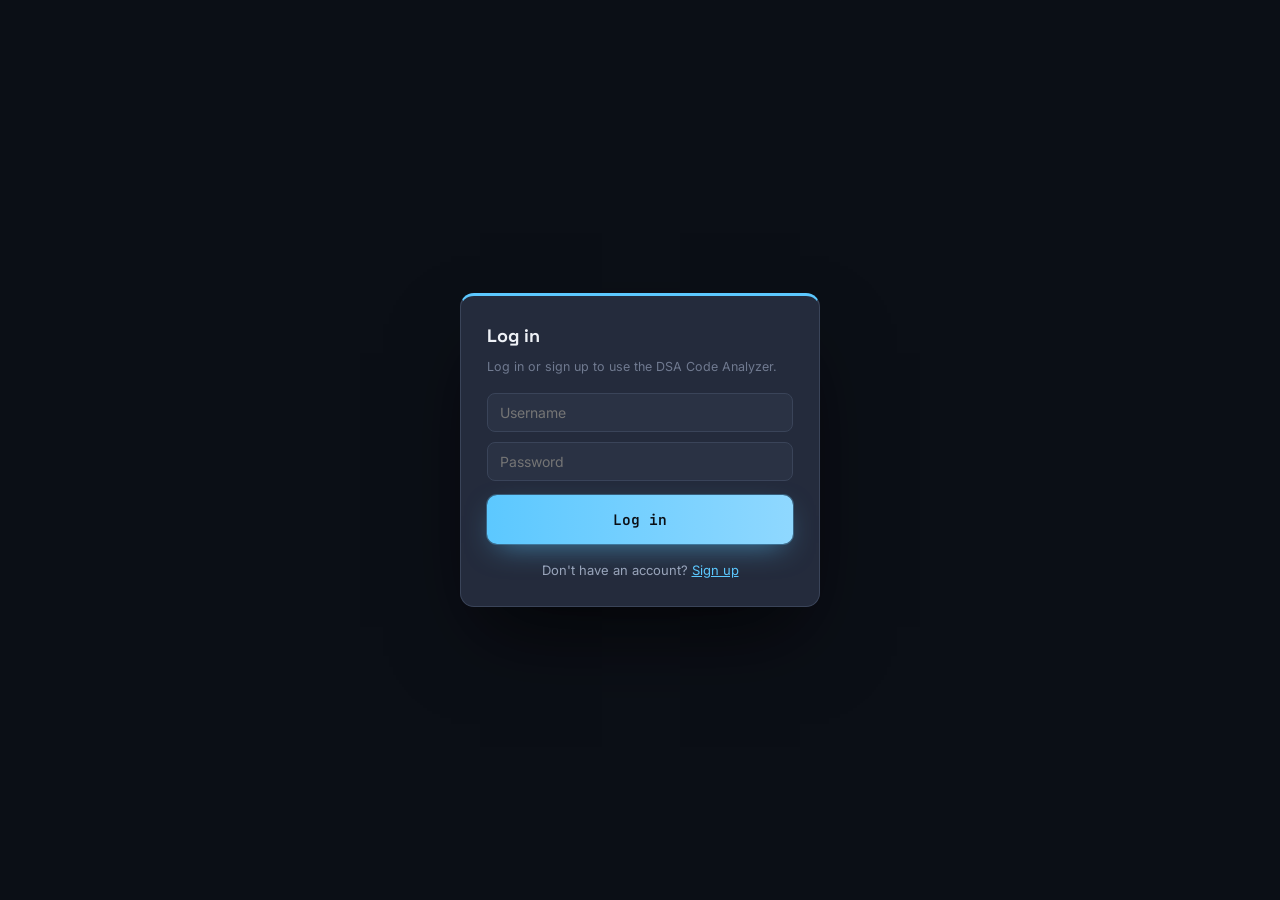
==== commit 4769ce65: "Add login gate" ====
--- a/docs/index.html
+++ b/docs/index.html
@@ -429,6 +429,33 @@
 
 <body>
 
+  <!-- Auth gate — lives OUTSIDE #appContent so it's always visible until login -->
+  <div id="authOverlay" class="hidden" style="position:fixed; inset:0; background:rgba(10,14,20,0.9); backdrop-filter:blur(6px); z-index:500; display:flex; align-items:center; justify-content:center; padding:20px;">
+    <div style="background:var(--panel); border:1px solid var(--border); border-top:3px solid var(--blue); border-radius:14px; max-width:360px; width:100%; padding:26px; box-shadow:0 40px 80px -20px rgba(0,0,0,0.7);">
+      <div style="display:flex; justify-content:space-between; align-items:center; margin-bottom:6px;">
+        <h3 id="authTitle" style="font-family:var(--font-display); margin:0; font-size:18px;">Log in</h3>
+        <button id="closeAuthBtn" style="background:none; border:none; color:var(--text-dim); font-size:20px; cursor:pointer;">✕</button>
+      </div>
+      <p id="authGateMsg" style="color:var(--text-faint); font-size:12.5px; margin:0 0 16px;">Log in or sign up to use the DSA Code Analyzer.</p>
+
+      <input id="authUsername" placeholder="Username" style="width:100%; padding:10px 12px; margin-bottom:10px; background:var(--panel-alt); border:1px solid var(--border); border-radius:8px; color:var(--text); font-family:var(--font-body); font-size:14px; outline:none;">
+      <input id="authPassword" type="password" placeholder="Password" style="width:100%; padding:10px 12px; margin-bottom:14px; background:var(--panel-alt); border:1px solid var(--border); border-radius:8px; color:var(--text); font-family:var(--font-body); font-size:14px; outline:none;">
+
+      <p id="authError" class="hidden" style="color:var(--coral); font-size:12.5px; margin:-6px 0 12px;"></p>
+
+      <button id="authSubmitBtn" class="btn-run" style="width:100%; justify-content:center;">
+        <span id="authSubmitLabel">Log in</span>
+      </button>
+
+      <p style="text-align:center; margin:16px 0 0; font-size:13px; color:var(--text-dim);">
+        <span id="authToggleText">Don't have an account?</span>
+        <a href="#" id="authToggleLink" style="color:var(--blue);">Sign up</a>
+      </p>
+    </div>
+  </div>
+
+  <div id="appContent">
+
   <div class="orb orb-1"></div>
   <div class="orb orb-2"></div>
   <div class="orb orb-3"></div>
@@ -648,29 +675,6 @@
   </div>
 
   <!-- Auth Modal -->
-  <div id="authOverlay" class="hidden" style="position:fixed; inset:0; background:rgba(10,14,20,0.75); backdrop-filter:blur(4px); z-index:100; display:flex; align-items:center; justify-content:center; padding:20px;">
-    <div style="background:var(--panel); border:1px solid var(--border); border-top:3px solid var(--blue); border-radius:14px; max-width:360px; width:100%; padding:26px; box-shadow:0 40px 80px -20px rgba(0,0,0,0.7);">
-      <div style="display:flex; justify-content:space-between; align-items:center; margin-bottom:18px;">
-        <h3 id="authTitle" style="font-family:var(--font-display); margin:0; font-size:18px;">Log in</h3>
-        <button id="closeAuthBtn" style="background:none; border:none; color:var(--text-dim); font-size:20px; cursor:pointer;">✕</button>
-      </div>
-
-      <input id="authUsername" placeholder="Username" style="width:100%; padding:10px 12px; margin-bottom:10px; background:var(--panel-alt); border:1px solid var(--border); border-radius:8px; color:var(--text); font-family:var(--font-body); font-size:14px; outline:none;">
-      <input id="authPassword" type="password" placeholder="Password" style="width:100%; padding:10px 12px; margin-bottom:14px; background:var(--panel-alt); border:1px solid var(--border); border-radius:8px; color:var(--text); font-family:var(--font-body); font-size:14px; outline:none;">
-
-      <p id="authError" class="hidden" style="color:var(--coral); font-size:12.5px; margin:-6px 0 12px;"></p>
-
-      <button id="authSubmitBtn" class="btn-run" style="width:100%; justify-content:center;">
-        <span id="authSubmitLabel">Log in</span>
-      </button>
-
-      <p style="text-align:center; margin:16px 0 0; font-size:13px; color:var(--text-dim);">
-        <span id="authToggleText">Don't have an account?</span>
-        <a href="#" id="authToggleLink" style="color:var(--blue);">Sign up</a>
-      </p>
-    </div>
-  </div>
-
   <!-- Dashboard Side Panel -->
   <div id="dashboardOverlay" class="hidden" style="position:fixed; inset:0; background:rgba(10,14,20,0.5); backdrop-filter:blur(2px); z-index:100;">
     <div style="position:fixed; top:0; right:0; height:100vh; width:min(440px, 92vw); background:var(--panel); border-left:1px solid var(--border); border-top:3px solid var(--green); display:flex; flex-direction:column; box-shadow:-30px 0 60px -20px rgba(0,0,0,0.7);">
@@ -700,6 +704,8 @@
   <footer>
     built for people who read the constraints before the examples
   </footer>
+
+  </div>
 
 <script>
 (function(){
@@ -923,11 +929,28 @@
   // ---------- auth (login/signup/session) ----------
   var authOverlay = document.getElementById('authOverlay');
   var authArea = document.getElementById('authArea');
+  var appContent = document.getElementById('appContent');
   var isSignupMode = false;
 
   function getCurrentUser(){
     var raw = localStorage.getItem('dsa_user');
     return raw ? JSON.parse(raw) : null;
+  }
+
+  // Shows the login gate and hides the app if not logged in.
+  // Called on page load, after logout, and after successful login/signup.
+  function enforceAuthGate(){
+    var user = getCurrentUser();
+    if (user) {
+      authOverlay.classList.add('hidden');
+      appContent.classList.remove('hidden');
+    } else {
+      isSignupMode = false;
+      setAuthMode();
+      authOverlay.classList.remove('hidden');
+      appContent.classList.add('hidden');
+      document.getElementById('closeAuthBtn').style.display = 'none'; // can't dismiss — must log in
+    }
   }
 
   function renderAuthArea(){
@@ -939,6 +962,7 @@
       document.getElementById('logoutBtn').addEventListener('click', function(){
         localStorage.removeItem('dsa_user');
         renderAuthArea();
+        enforceAuthGate();
       });
     } else {
       authArea.innerHTML =
@@ -1004,8 +1028,8 @@
           return;
         }
         localStorage.setItem('dsa_user', JSON.stringify({ user_id: r.user_id, username: r.username }));
-        authOverlay.classList.add('hidden');
         renderAuthArea();
+        enforceAuthGate();
       })
       .catch(function(){
         errorEl.textContent = 'Could not reach the backend.';
@@ -1014,6 +1038,7 @@
   });
 
   renderAuthArea();
+  enforceAuthGate();
 
   // ---------- dashboard modal ----------
   var dashboardOverlay = document.getElementById('dashboardOverlay');
